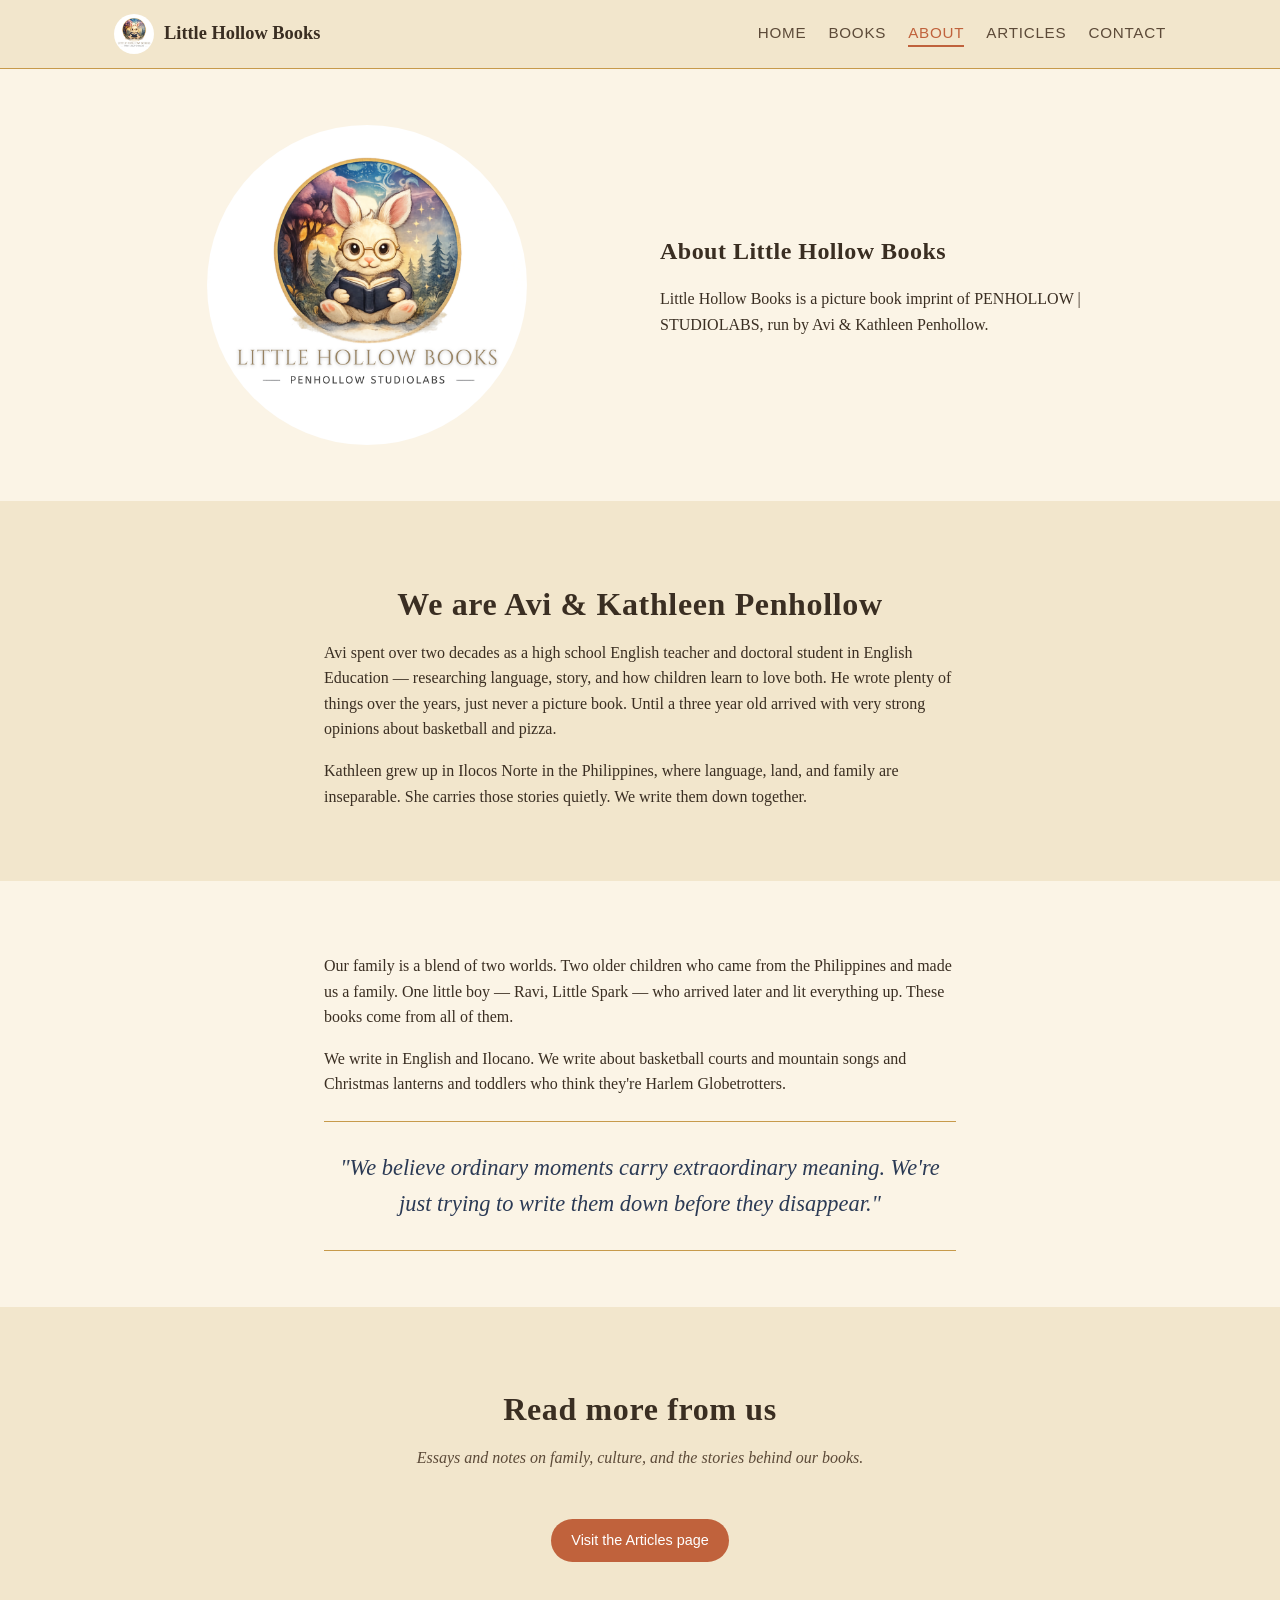
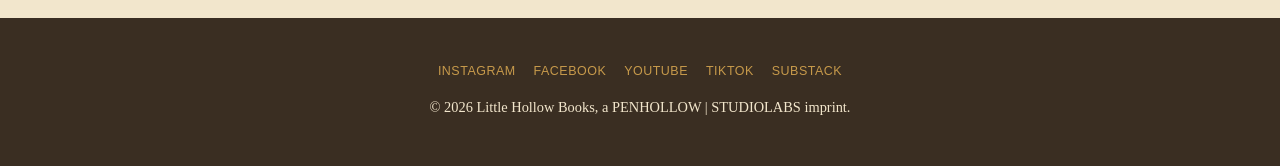
==== about.html @ d79f4b79 "Initial Little Hollow Books site Static multi-page site with homepage, books listing + detail pages," ====
<!DOCTYPE html>
<html lang="en">
<head>
<meta charset="UTF-8">
<meta name="viewport" content="width=device-width, initial-scale=1.0">
<title>About — Little Hollow Books</title>
<meta name="description" content="Little Hollow Books is the picture book imprint of PENHOLLOW | STUDIOLABS, run by Avi & Kathleen Penhollow.">
<link rel="canonical" href="https://littlehollowbooks.com/about.html">
<link rel="icon" href="assets/img/logo-square.png">
<link rel="stylesheet" href="assets/css/style.css">
</head>
<body>
<header class="site-header">
  <nav class="nav">
    <a class="nav-brand" href="index.html"><img src="assets/img/logo-square.png" alt="Little Hollow Books logo">Little Hollow Books</a>
    <div class="nav-links">
      <a href="index.html">Home</a>
      <a href="books.html">Books</a>
      <a href="about.html" class="active">About</a>
      <a href="articles.html">Articles</a>
      <a href="contact.html">Contact</a>
    </div>
  </nav>
</header>

<section class="section">
  <div class="container about-grid">
    <img src="assets/img/logo-square.png" alt="Little Hollow Books logo: a bunny reading a book in front of a starry mountain forest" style="border-radius:50%;max-width:320px;margin:0 auto;">
    <div>
      <h1>About Little Hollow Books</h1>
      <p>Little Hollow Books is a picture book imprint of PENHOLLOW | STUDIOLABS, run by Avi &amp; Kathleen Penhollow.</p>
    </div>
  </div>
</section>

<section class="section section-alt">
  <div class="container" style="max-width:680px;">
    <h2 class="section-title">We are Avi &amp; Kathleen Penhollow</h2>
    <p>Avi spent over two decades as a high school English teacher and doctoral student in English Education — researching language, story, and how children learn to love both. He wrote plenty of things over the years, just never a picture book. Until a three year old arrived with very strong opinions about basketball and pizza.</p>
    <p>Kathleen grew up in Ilocos Norte in the Philippines, where language, land, and family are inseparable. She carries those stories quietly. We write them down together.</p>
  </div>
</section>

<section class="section">
  <div class="container" style="max-width:680px;">
    <p>Our family is a blend of two worlds. Two older children who came from the Philippines and made us a family. One little boy — Ravi, Little Spark — who arrived later and lit everything up. These books come from all of them.</p>
    <p>We write in English and Ilocano. We write about basketball courts and mountain songs and Christmas lanterns and toddlers who think they're Harlem Globetrotters.</p>
    <blockquote class="pull-quote" style="margin-top:24px;">
      "We believe ordinary moments carry extraordinary meaning. We're just trying to write them down before they disappear."
    </blockquote>
  </div>
</section>

<section class="section section-alt" style="text-align:center;">
  <div class="container">
    <h2 class="section-title">Read more from us</h2>
    <p class="section-subtitle">Essays and notes on family, culture, and the stories behind our books.</p>
    <a class="btn" href="articles.html">Visit the Articles page</a>
  </div>
</section>

<footer class="site-footer">
  <div class="footer-social">
    <a href="https://www.instagram.com/littlehollowbooks" target="_blank" rel="noopener">Instagram</a>
    <a href="https://www.facebook.com/littlehollowbooks" target="_blank" rel="noopener">Facebook</a>
    <a href="https://www.youtube.com/@littlehollowbooks" target="_blank" rel="noopener">YouTube</a>
    <a href="https://www.tiktok.com/@littlehollowbooks" target="_blank" rel="noopener">TikTok</a>
    <a href="https://www.avipenhollow.com/s/little-hollow-books" target="_blank" rel="noopener">Substack</a>
  </div>
  <p>&copy; <span id="year"></span> Little Hollow Books, a PENHOLLOW | STUDIOLABS imprint.</p>
  <script>document.getElementById('year').textContent = new Date().getFullYear();</script>
</footer>
</body>
</html>
---- assets/css/style.css ----
:root {
  --cream: #FBF4E6;
  --cream-dark: #F2E6CC;
  --gold: #C79A4B;
  --gold-dark: #A87C32;
  --ink: #3A2E22;
  --ink-soft: #5C4A38;
  --navy: #2B3A55;
  --terracotta: #C0623C;
  --leaf: #5C7A4B;
  --white: #FFFFFF;
  --max-width: 1100px;
  --radius: 14px;
  --shadow: 0 6px 24px rgba(58, 46, 34, 0.12);
}

* { box-sizing: border-box; }

html { scroll-behavior: smooth; }

body {
  margin: 0;
  font-family: "Georgia", "Iowan Old Style", "Palatino Linotype", serif;
  background: var(--cream);
  color: var(--ink);
  line-height: 1.6;
}

h1, h2, h3, h4 {
  font-family: "Trajan Pro", "Cinzel", "Georgia", serif;
  letter-spacing: 0.02em;
  color: var(--ink);
  line-height: 1.25;
}

a {
  color: var(--terracotta);
  text-decoration: none;
}
a:hover { text-decoration: underline; }

img { max-width: 100%; display: block; }

.container {
  max-width: var(--max-width);
  margin: 0 auto;
  padding: 0 24px;
}

/* Header / Nav */
.site-header {
  background: var(--cream-dark);
  border-bottom: 1px solid var(--gold);
  position: sticky;
  top: 0;
  z-index: 100;
}

.nav {
  max-width: var(--max-width);
  margin: 0 auto;
  padding: 14px 24px;
  display: flex;
  align-items: center;
  justify-content: space-between;
  flex-wrap: wrap;
  gap: 12px;
}

.nav-brand {
  display: flex;
  align-items: center;
  gap: 10px;
  font-size: 1.15rem;
  color: var(--ink);
  font-weight: bold;
}
.nav-brand img { width: 40px; height: 40px; border-radius: 50%; }

.nav-links {
  display: flex;
  gap: 22px;
  flex-wrap: wrap;
  font-family: "Helvetica Neue", Arial, sans-serif;
  font-size: 0.95rem;
  text-transform: uppercase;
  letter-spacing: 0.05em;
}
.nav-links a { color: var(--ink-soft); }
.nav-links a.active { color: var(--terracotta); border-bottom: 2px solid var(--terracotta); }

/* Hero */
.hero {
  position: relative;
}
.hero img {
  width: 100%;
  max-height: 480px;
  object-fit: cover;
}
.hero-caption {
  text-align: center;
  padding: 18px 24px 8px;
  font-style: italic;
  color: var(--ink-soft);
  font-size: 1.2rem;
}

/* Sections */
.section {
  padding: 56px 0;
}
.section-tight { padding: 32px 0; }
.section-alt {
  background: var(--cream-dark);
}

.section-title {
  text-align: center;
  font-size: 2rem;
  margin-bottom: 8px;
}
.section-subtitle {
  text-align: center;
  color: var(--ink-soft);
  margin-bottom: 36px;
  font-style: italic;
}

.pull-quote {
  max-width: 700px;
  margin: 0 auto;
  text-align: center;
  font-size: 1.4rem;
  font-style: italic;
  color: var(--navy);
  border-top: 1px solid var(--gold);
  border-bottom: 1px solid var(--gold);
  padding: 28px 12px;
}

/* Book grid */
.book-grid {
  display: grid;
  grid-template-columns: repeat(auto-fit, minmax(240px, 1fr));
  gap: 32px;
}
.book-card {
  background: var(--white);
  border-radius: var(--radius);
  box-shadow: var(--shadow);
  overflow: hidden;
  display: flex;
  flex-direction: column;
  transition: transform 0.2s ease;
}
.book-card:hover { transform: translateY(-4px); }
.book-card img { width: 100%; aspect-ratio: 1/1; object-fit: cover; }
.book-card-body { padding: 18px 20px; flex: 1; display: flex; flex-direction: column; }
.book-card-body h3 { margin: 0 0 6px; font-size: 1.2rem; }
.book-card-ages {
  display: inline-block;
  font-family: "Helvetica Neue", Arial, sans-serif;
  font-size: 0.75rem;
  text-transform: uppercase;
  letter-spacing: 0.05em;
  color: var(--gold-dark);
  margin-bottom: 10px;
}
.book-card-body p { color: var(--ink-soft); font-size: 0.95rem; flex: 1; }
.btn {
  display: inline-block;
  margin-top: 12px;
  padding: 10px 20px;
  background: var(--terracotta);
  color: var(--white);
  border-radius: 999px;
  font-family: "Helvetica Neue", Arial, sans-serif;
  font-size: 0.9rem;
  text-decoration: none;
  text-align: center;
}
.btn:hover { background: var(--gold-dark); text-decoration: none; }
.btn-secondary {
  background: transparent;
  border: 1.5px solid var(--terracotta);
  color: var(--terracotta);
}
.btn-secondary:hover { background: var(--terracotta); color: var(--white); }
.btn-row { display: flex; gap: 10px; flex-wrap: wrap; }

/* Book detail page */
.book-detail {
  display: grid;
  grid-template-columns: 1fr 1.4fr;
  gap: 48px;
  align-items: start;
}
@media (max-width: 720px) {
  .book-detail { grid-template-columns: 1fr; }
}
.book-detail img.cover { border-radius: var(--radius); box-shadow: var(--shadow); }
.book-meta {
  font-family: "Helvetica Neue", Arial, sans-serif;
  font-size: 0.85rem;
  text-transform: uppercase;
  letter-spacing: 0.05em;
  color: var(--gold-dark);
  margin-bottom: 16px;
}
.interior-gallery {
  display: grid;
  grid-template-columns: repeat(auto-fit, minmax(180px, 1fr));
  gap: 16px;
  margin-top: 28px;
}
.interior-gallery img { border-radius: 10px; box-shadow: var(--shadow); }

/* About page */
.about-grid {
  display: grid;
  grid-template-columns: 1fr 1fr;
  gap: 40px;
  align-items: center;
}
@media (max-width: 720px) {
  .about-grid { grid-template-columns: 1fr; }
}

/* Articles */
.article-list { display: flex; flex-direction: column; gap: 28px; }
.article-card {
  background: var(--white);
  border-radius: var(--radius);
  box-shadow: var(--shadow);
  padding: 24px 28px;
}
.article-card .date { font-size: 0.85rem; color: var(--gold-dark); font-family: "Helvetica Neue", Arial, sans-serif; }
.article-body {
  max-width: 680px;
  margin: 0 auto;
}
.article-body p { margin-bottom: 1.2em; }

/* Contact / newsletter */
.signup-box {
  max-width: 560px;
  margin: 0 auto;
  text-align: center;
  background: var(--white);
  border-radius: var(--radius);
  box-shadow: var(--shadow);
  padding: 40px 32px;
}
.signup-box iframe {
  width: 100%;
  border: none;
  margin-top: 18px;
}

/* Footer */
.site-footer {
  background: var(--ink);
  color: var(--cream-dark);
  text-align: center;
  padding: 32px 24px;
  font-size: 0.9rem;
}
.site-footer a { color: var(--gold); }
.footer-social {
  display: flex;
  justify-content: center;
  gap: 18px;
  margin: 12px 0;
  font-family: "Helvetica Neue", Arial, sans-serif;
  text-transform: uppercase;
  font-size: 0.78rem;
  letter-spacing: 0.04em;
}
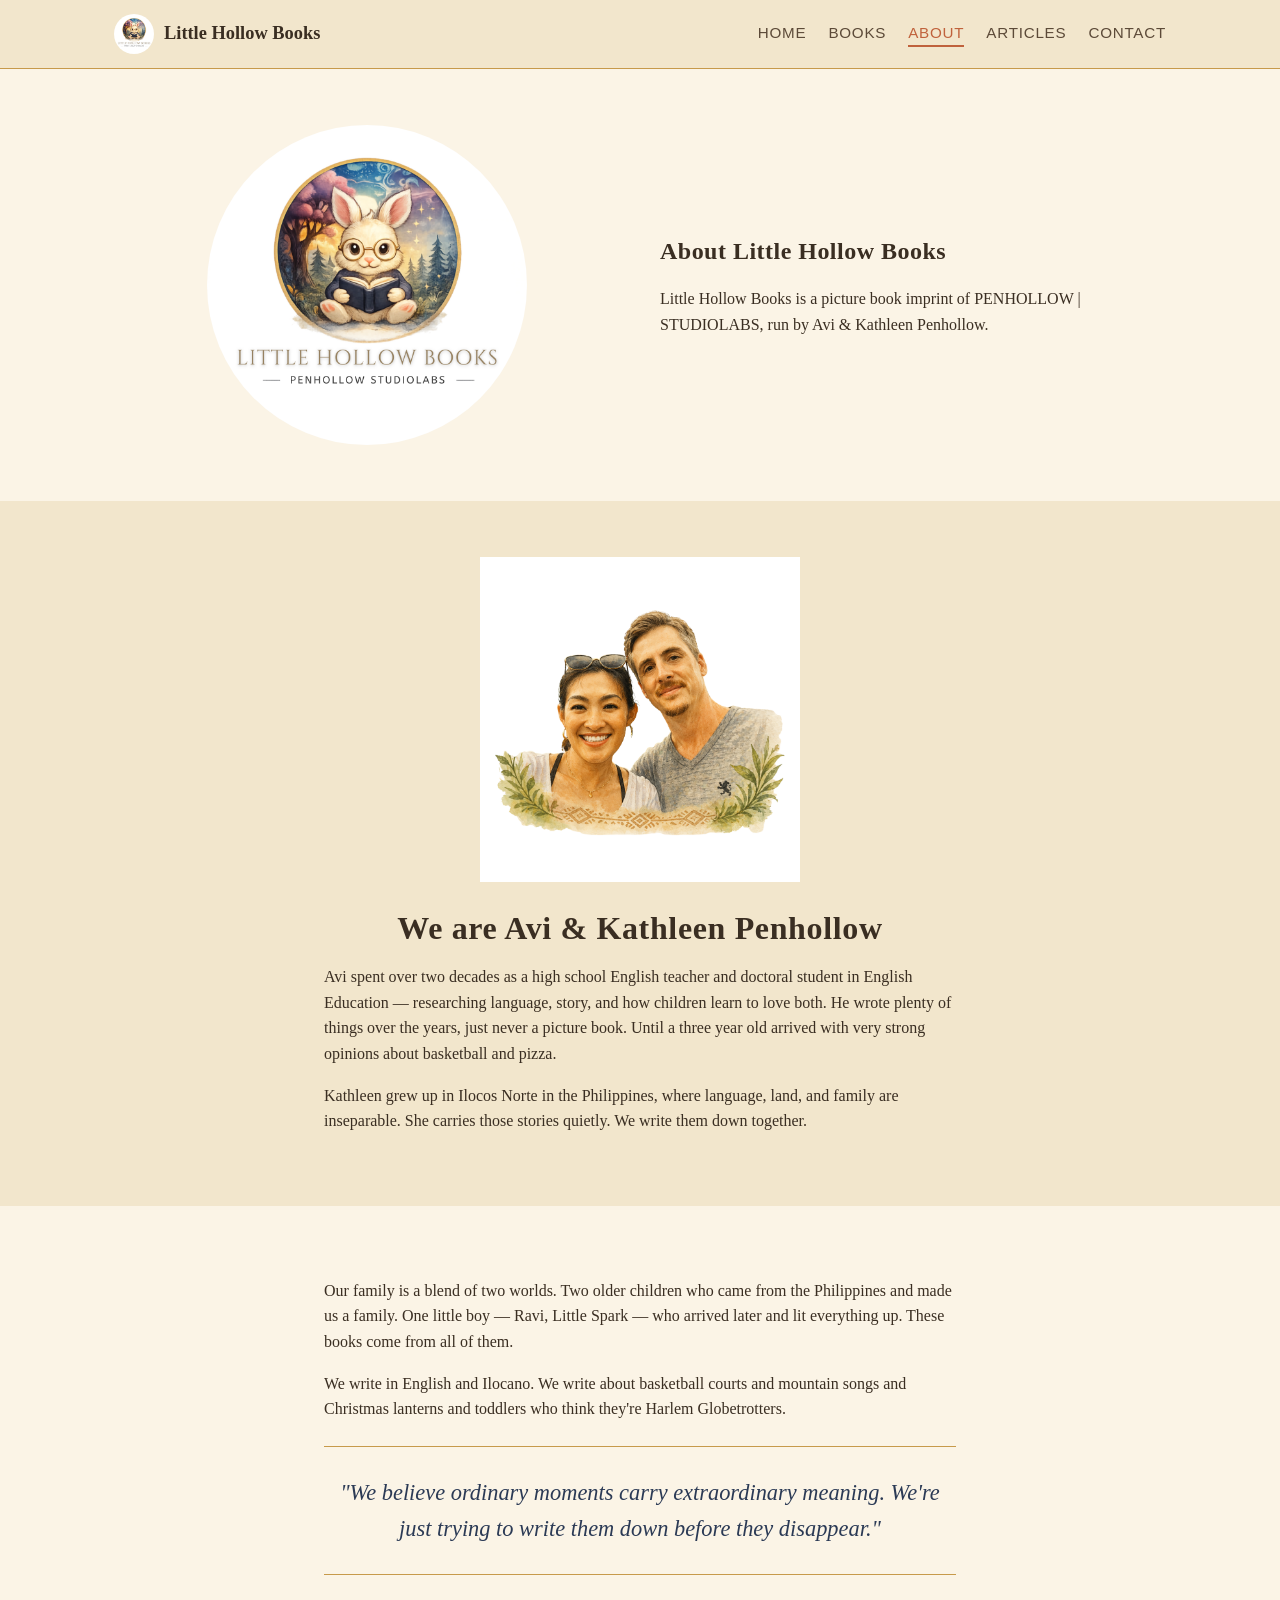
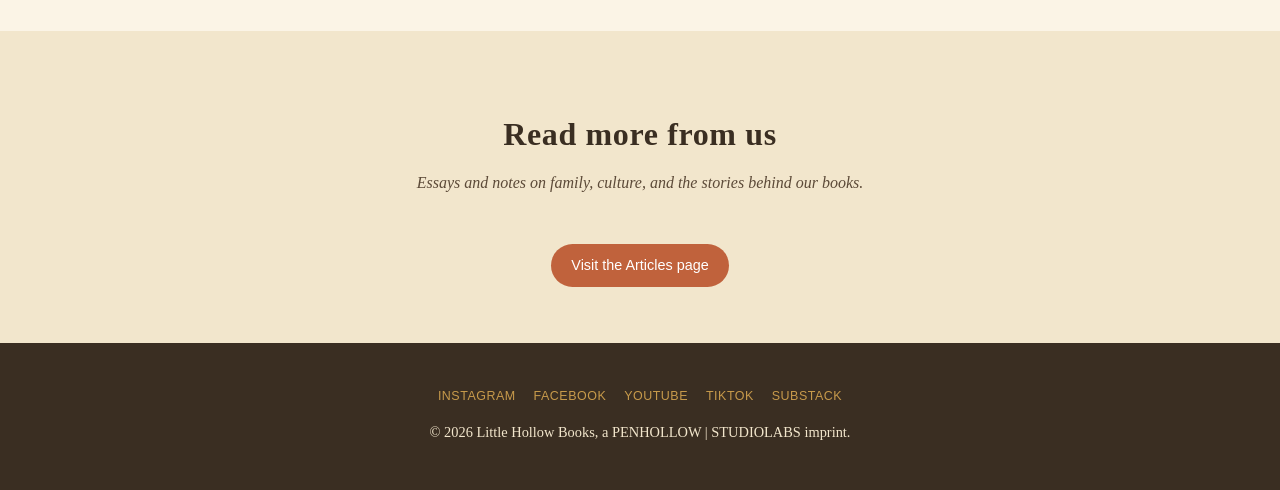
==== commit a3ab7905: "Add Open Graph/Twitter meta tags and Avi & Kathleen portrait Adds social preview metadata (og:title," ====
--- a/about.html
+++ b/about.html
@@ -6,6 +6,12 @@
 <title>About — Little Hollow Books</title>
 <meta name="description" content="Little Hollow Books is the picture book imprint of PENHOLLOW | STUDIOLABS, run by Avi & Kathleen Penhollow.">
 <link rel="canonical" href="https://littlehollowbooks.com/about.html">
+<meta property="og:type" content="website">
+<meta property="og:title" content="About — Little Hollow Books">
+<meta property="og:description" content="Little Hollow Books is the picture book imprint of PENHOLLOW | STUDIOLABS, run by Avi & Kathleen Penhollow.">
+<meta property="og:image" content="https://littlehollowbooks.com/assets/img/logo-square.png">
+<meta property="og:url" content="https://littlehollowbooks.com/about.html">
+<meta name="twitter:card" content="summary_large_image">
 <link rel="icon" href="assets/img/logo-square.png">
 <link rel="stylesheet" href="assets/css/style.css">
 </head>
@@ -34,6 +40,9 @@
 </section>
 
 <section class="section section-alt">
+  <div class="container" style="max-width:680px;text-align:center;">
+    <img src="assets/img/avinkat.png" alt="Avi and Kathleen Penhollow" style="max-width:320px;margin:0 auto 24px;">
+  </div>
   <div class="container" style="max-width:680px;">
     <h2 class="section-title">We are Avi &amp; Kathleen Penhollow</h2>
     <p>Avi spent over two decades as a high school English teacher and doctoral student in English Education — researching language, story, and how children learn to love both. He wrote plenty of things over the years, just never a picture book. Until a three year old arrived with very strong opinions about basketball and pizza.</p>
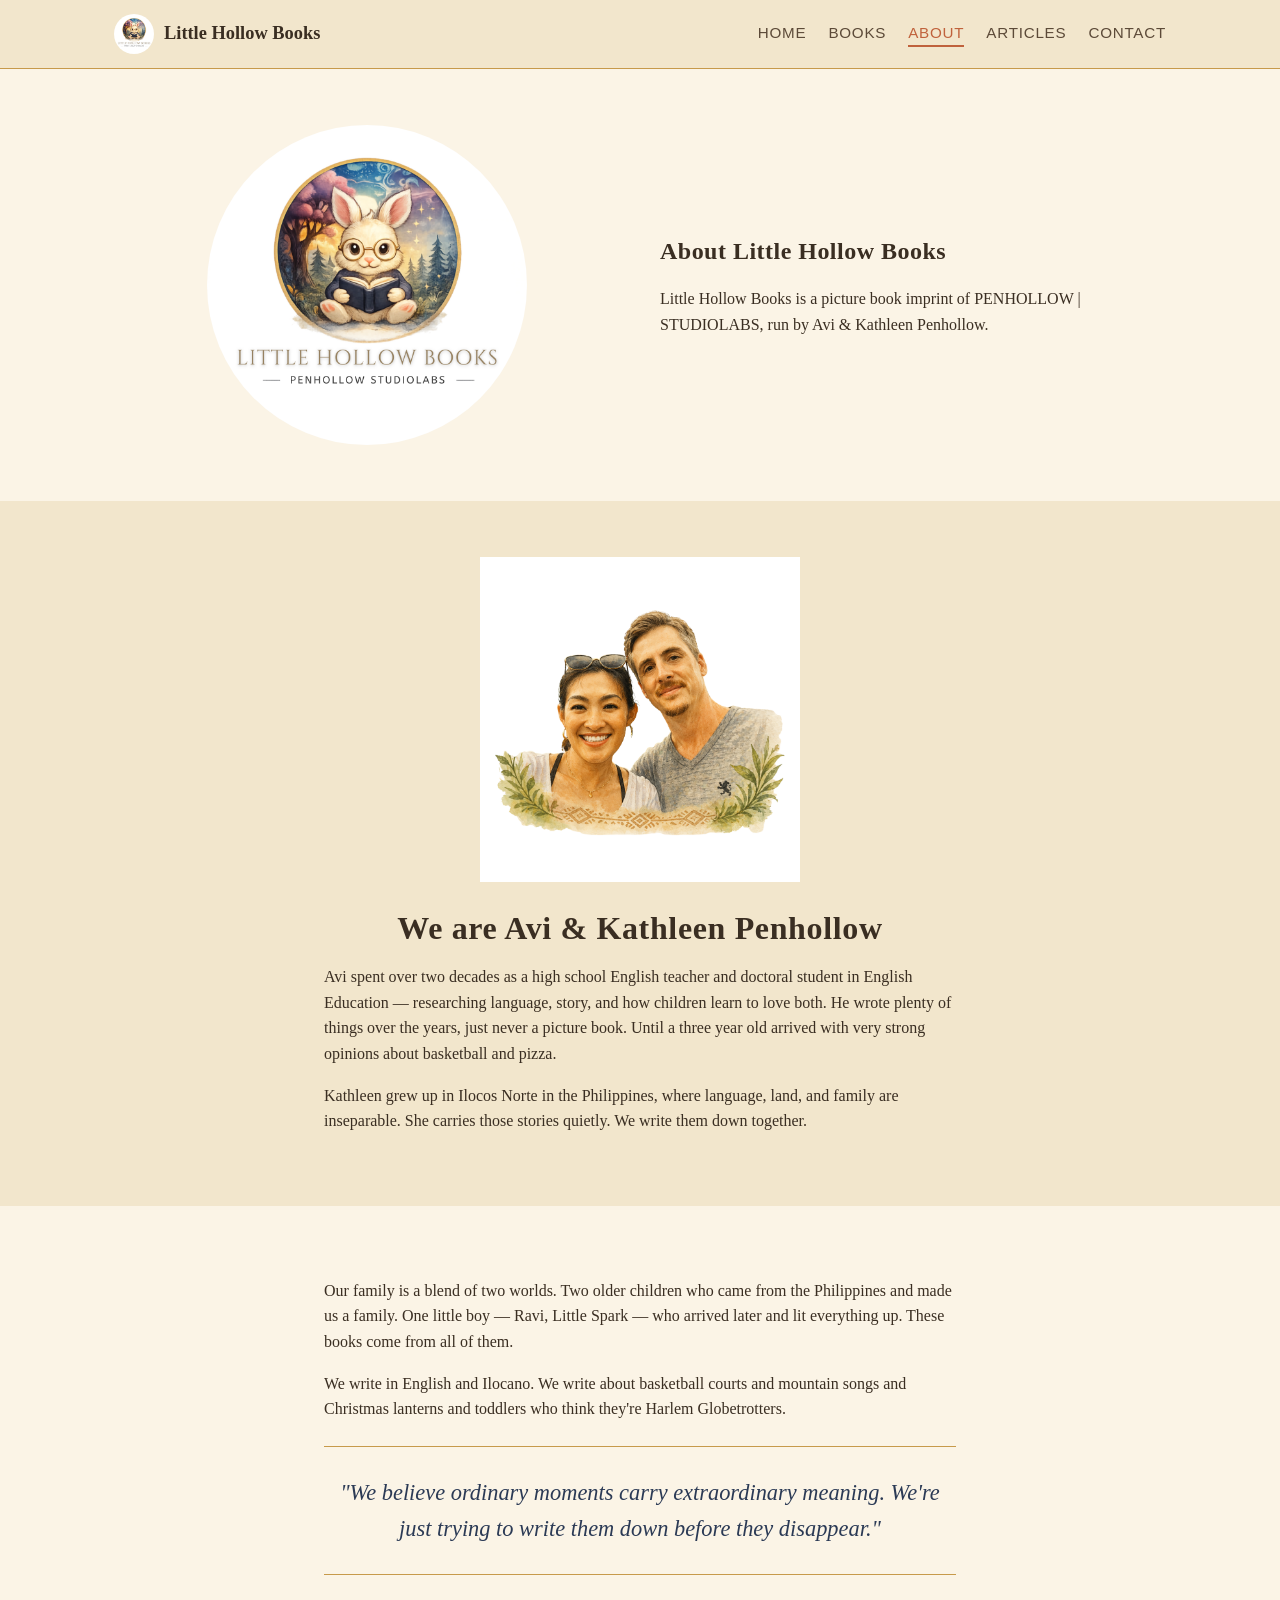
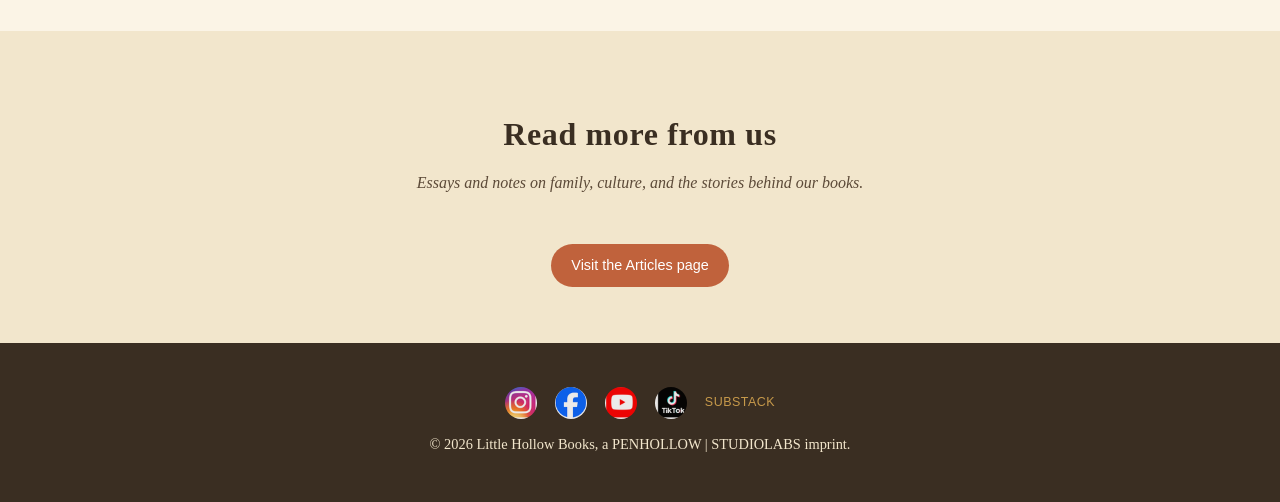
==== commit 79586808: "Use clickable icon buttons for footer social links Replaces the plain text social links with icon bu" ====
--- a/about.html
+++ b/about.html
@@ -41,7 +41,7 @@
 
 <section class="section section-alt">
   <div class="container" style="max-width:680px;text-align:center;">
-    <img src="assets/img/avinkat.png" alt="Avi and Kathleen Penhollow" style="max-width:320px;margin:0 auto 24px;">
+    <img src="assets/img/avinkat.png" alt="Avi and Kathleen Penhollow" style="max-width:320px;margin:0 auto 24px;display:block;">
   </div>
   <div class="container" style="max-width:680px;">
     <h2 class="section-title">We are Avi &amp; Kathleen Penhollow</h2>
@@ -70,11 +70,11 @@
 
 <footer class="site-footer">
   <div class="footer-social">
-    <a href="https://www.instagram.com/littlehollowbooks" target="_blank" rel="noopener">Instagram</a>
-    <a href="https://www.facebook.com/littlehollowbooks" target="_blank" rel="noopener">Facebook</a>
-    <a href="https://www.youtube.com/@littlehollowbooks" target="_blank" rel="noopener">YouTube</a>
-    <a href="https://www.tiktok.com/@littlehollowbooks" target="_blank" rel="noopener">TikTok</a>
-    <a href="https://www.avipenhollow.com/s/little-hollow-books" target="_blank" rel="noopener">Substack</a>
+    <a class="social-icon icon-instagram" href="https://www.instagram.com/littlehollowbooks" target="_blank" rel="noopener" aria-label="Instagram"></a>
+    <a class="social-icon icon-facebook" href="https://www.facebook.com/littlehollowbooks" target="_blank" rel="noopener" aria-label="Facebook"></a>
+    <a class="social-icon icon-youtube" href="https://www.youtube.com/@littlehollowbooks" target="_blank" rel="noopener" aria-label="YouTube"></a>
+    <a class="social-icon icon-tiktok" href="https://www.tiktok.com/@littlehollowbooks" target="_blank" rel="noopener" aria-label="TikTok"></a>
+    <a href="https://www.avipenhollow.com/s/little-hollow-books" target="_blank" rel="noopener" style="align-self:center;">Substack</a>
   </div>
   <p>&copy; <span id="year"></span> Little Hollow Books, a PENHOLLOW | STUDIOLABS imprint.</p>
   <script>document.getElementById('year').textContent = new Date().getFullYear();</script>
--- a/assets/css/style.css
+++ b/assets/css/style.css
@@ -277,3 +277,19 @@
   font-size: 0.78rem;
   letter-spacing: 0.04em;
 }
+.social-icon {
+  display: inline-block;
+  width: 32px;
+  height: 32px;
+  background-image: url("../img/social-icons.png");
+  background-repeat: no-repeat;
+  background-size: 139px 32px;
+  border-radius: 50%;
+  opacity: 0.9;
+  transition: opacity 0.2s ease, transform 0.2s ease;
+}
+.social-icon:hover { opacity: 1; transform: translateY(-2px); }
+.social-icon.icon-instagram { background-position: 0 0; }
+.social-icon.icon-facebook { background-position: -35px 0; }
+.social-icon.icon-youtube { background-position: -70px 0; }
+.social-icon.icon-tiktok { background-position: -105px 0; }
